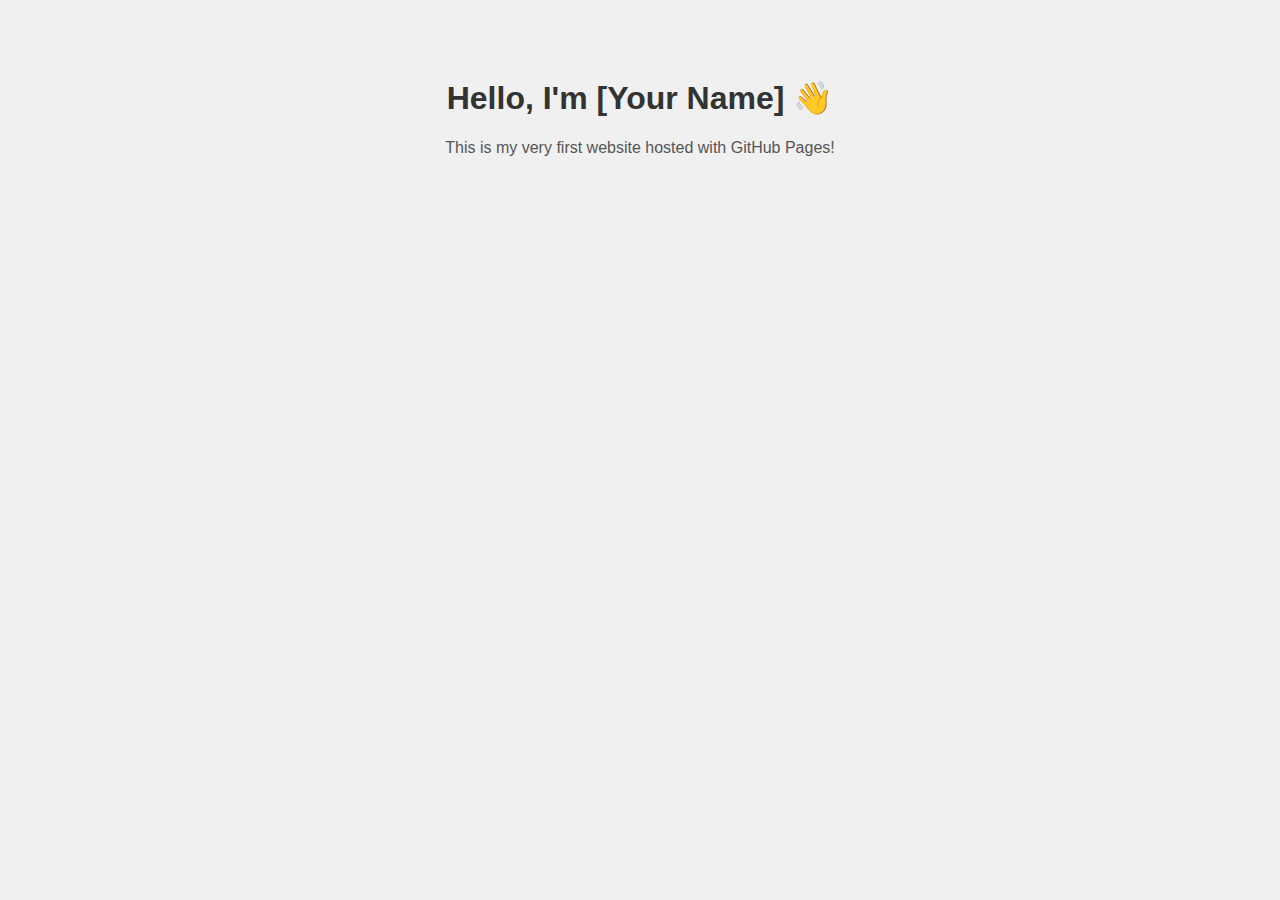
==== index.html @ a5d92d1f "Add files via upload" ====
<!DOCTYPE html>
<html lang="en">
<head>
  <meta charset="UTF-8">
  <title>My First Website</title>
  <link rel="stylesheet" href="style.css">
</head>
<body>
  <h1>Hello, I'm [Your Name] 👋</h1>
  <p>This is my very first website hosted with GitHub Pages!</p>
</body>
</html>
---- style.css ----
body {
  background-color: #f0f0f0;
  font-family: Arial, sans-serif;
  text-align: center;
  padding: 50px;
}

h1 {
  color: #333;
}

p {
  color: #555;
}
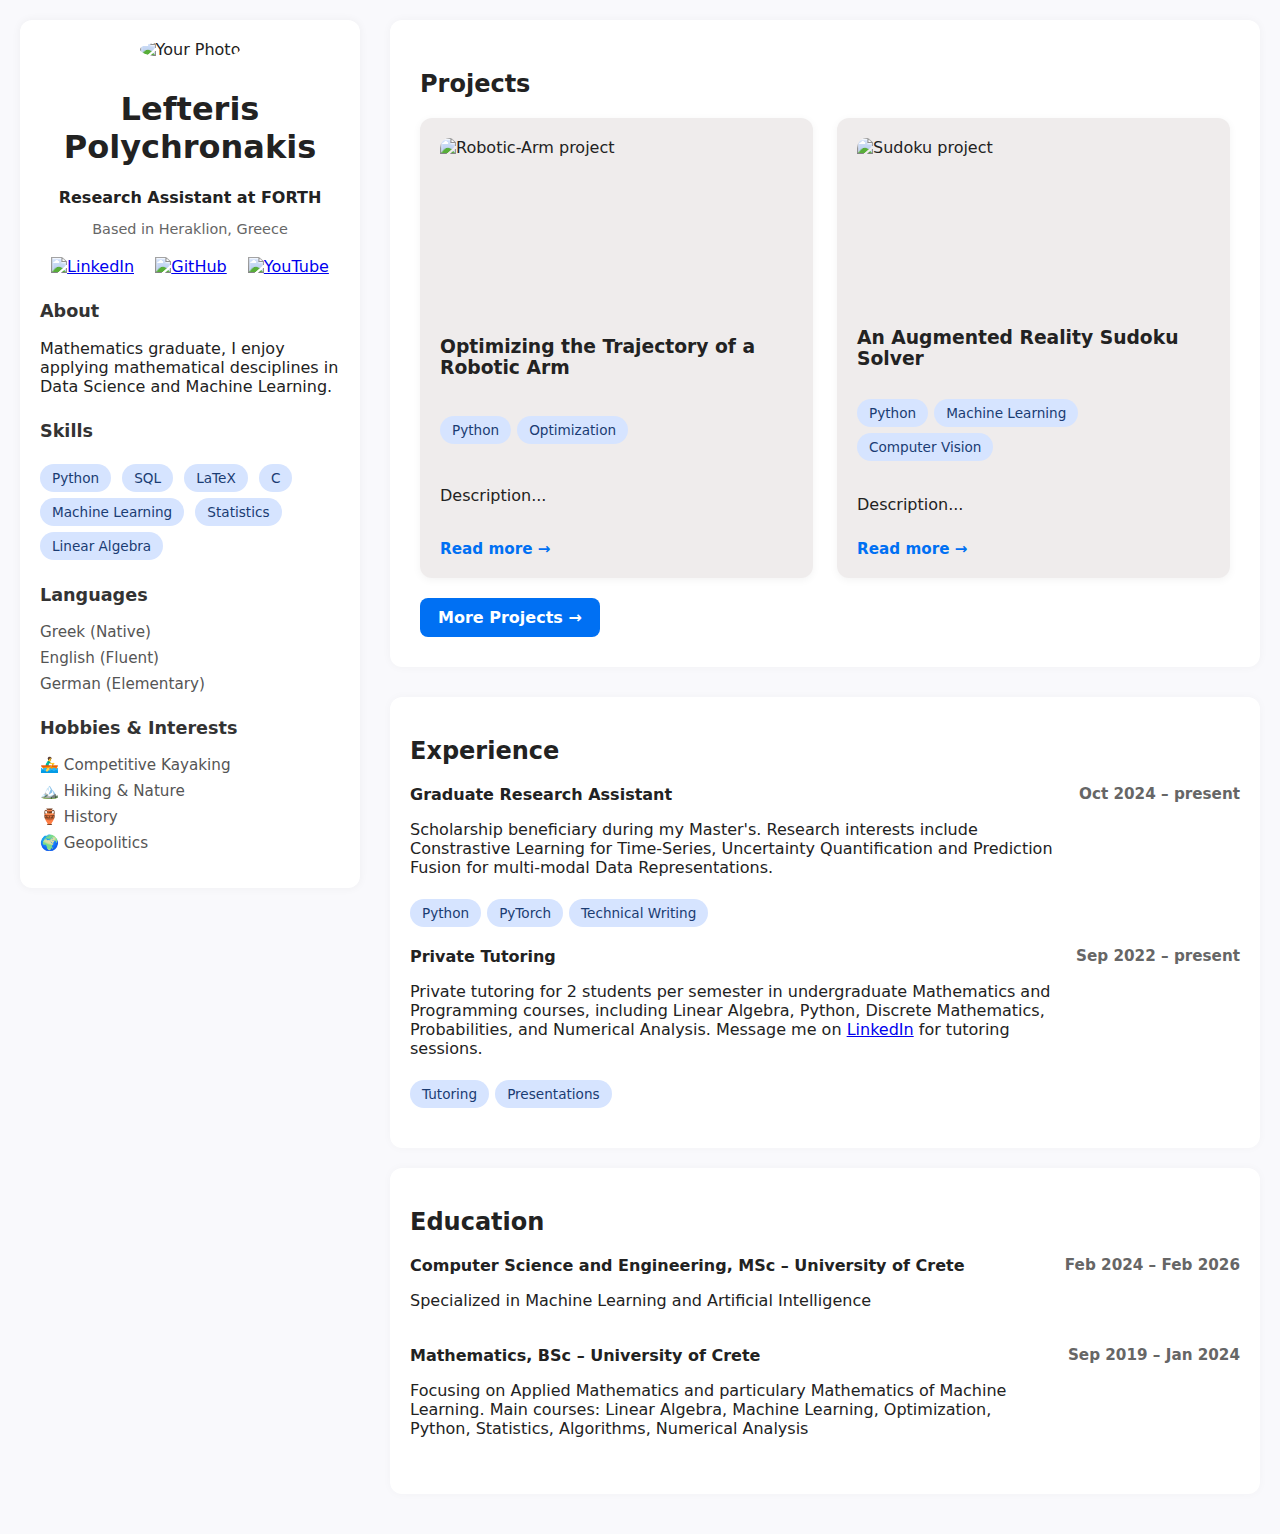
==== commit ddbce46d: "initial" ====
--- a/index.html
+++ b/index.html
@@ -1,12 +1,145 @@
 <!DOCTYPE html>
 <html lang="en">
 <head>
-  <meta charset="UTF-8">
-  <title>My First Website</title>
-  <link rel="stylesheet" href="style.css">
+  <meta charset="UTF-8" />
+  <meta name="viewport" content="width=device-width, initial-scale=1.0" />
+  <title>Lefteris Polychronakis</title>
+  <link rel="stylesheet" href="style.css" />
 </head>
 <body>
-  <h1>Hello, I'm [Your Name] 👋</h1>
-  <p>This is my very first website hosted with GitHub Pages!</p>
+  <div class="container">
+    <!-- Left Sidebar -->
+    <aside class="sidebar">
+      <img src="profile.jpg" alt="Your Photo" class="profile-img" />
+      <h1>Lefteris Polychronakis</h1>
+      <p class="role">Research Assistant at FORTH</p>
+      <p class="location">Based in Heraklion, Greece</p>
+
+      <div class="socials">
+        <a href="https://www.linkedin.com/in/lefterispolychronakis"target="_blank" rel="noopener noreferrer"><img src="./graphics/general/linkedin.png" alt="LinkedIn" /></a>
+        <a href="https://github.com/lpoly"target="_blank" rel="noopener noreferrer"><img src="./graphics/general/github.png" alt="GitHub" /></a>
+        <a href="https://www.youtube.com/@LefterisPolychronakis"target="_blank" rel="noopener noreferrer"><img src="./graphics/general/youtube.png" alt="YouTube" /></a>
+      </div>
+
+      <div class="about">
+        <h3>About</h3>
+        <p>Mathematics graduate, I enjoy applying mathematical desciplines in Data Science and Machine Learning.</p>
+      </div>
+
+      <div class="skills">
+        <h3>Skills</h3>
+        <div class="tags">
+          <span>Python</span>
+          <span>SQL</span>
+          <span>LaTeX</span>
+          <span>C</span>
+          <span>Machine Learning</span>
+          <span>Statistics</span>
+          <span>Linear Algebra</span>
+        </div>
+      </div>
+
+      <div class="languages">
+        <h3>Languages</h3>
+        <ul>
+          <li>Greek (Native)</li>
+          <li>English (Fluent)</li>
+          <li>German (Elementary)</li>
+        </ul>
+      </div>
+
+      <div class="interests">
+        <h3>Hobbies & Interests</h3>
+        <ul>
+          <li>🚣‍♂️ Competitive Kayaking</li>
+          <li>🏔️ Hiking & Nature</li>
+          <li>🏺 History</li>
+          <li>🌍 Geopolitics</li>
+        </ul>
+      </div>
+    </aside>
+
+    <!-- Right Content Area -->
+    <main class="main-content">
+      <section class="projects-wrapper">
+        <div class="projects-block">
+          <h2>Projects</h2>
+          <div class="projects">
+            <div class="project">
+              <img src="./graphics/projects/project-images/robotic-arm.jpg" alt="Robotic-Arm project" />
+              <h3>Optimizing the Trajectory of a Robotic Arm </h3>
+              <div class="tags">
+                <span>Python</span><span>Optimization</span>
+              </div>
+              <p>Description...</p>
+              <a href="./projects/robotic-arm.html">Read more →</a>
+            </div>
+      
+            <div class="project">
+              <img src="./graphics/projects/project-images/sudoku.png" alt="Sudoku project" />
+              <h3>An Augmented Reality Sudoku Solver</h3>
+              <div class="tags">
+                <span>Python</span><span>Machine Learning</span><span>Computer Vision</span>
+              </div>
+              <p>Description...</p>
+              <a href="./projects/sudoku.html">Read more →</a>
+            </div>
+          </div>
+          <a href="./projects/projects.html" class="more-projects">More Projects →</a>
+        </div>
+      </section>
+            
+      <section class="experience">
+        <h2>Experience</h2>
+      
+        <div class="entry">
+          <div class="entry-text">
+            <strong>Graduate Research Assistant</strong>
+            <p>Scholarship beneficiary during my Master's. Research interests include Constrastive Learning for Time-Series, Uncertainty Quantification and Prediction Fusion for multi-modal Data Representations. </p>
+            <div class="tags">
+              <span>Python</span><span>PyTorch</span><span>Technical Writing</span>
+            </div>
+          </div>
+          <div class="entry-date">Oct 2024 – present</div>
+        </div>
+      
+        <div class="entry">
+          <div class="entry-text">
+            <strong>Private Tutoring</strong>
+            <p>Private tutoring for 2 students per semester in undergraduate Mathematics and Programming courses, including Linear
+              Algebra, Python, Discrete Mathematics, Probabilities, and Numerical Analysis. Message me on <a href="https://www.linkedin.com/in/lefterispolychronakis" target="_blank" rel="noopener noreferrer">LinkedIn</a>
+               for tutoring sessions.</p>
+            <div class="tags">
+              <span>Tutoring</span><span>Presentations</span>
+            </div>
+          </div>
+          <div class="entry-date">Sep 2022 – present</div>
+        </div>
+      </section>
+      
+
+      <section class="education">
+        <h2>Education</h2>
+
+        <div class="entry">
+          <div class="entry-text">
+            <strong>Computer Science and Engineering, MSc – University of Crete</strong>
+            <p>Specialized in Machine Learning and Artificial Intelligence</p>
+          </div>
+          <div class="entry-date">Feb 2024 – Feb 2026</div>
+        </div>
+
+        <div class="entry">
+          <div class="entry-text">
+            <strong>Mathematics, BSc – University of Crete</strong>
+            <p>Focusing on Applied Mathematics and particulary Mathematics of Machine Learning. Main courses: Linear Algebra, Machine Learning, Optimization, Python, Statistics, Algorithms, Numerical Analysis</p>
+          </div>
+          <div class="entry-date">Sep 2019 – Jan 2024</div>
+        </div>
+      
+      </section>
+      
+    </main>
+  </div>
 </body>
 </html>
--- a/style.css
+++ b/style.css
@@ -1,14 +1,375 @@
 body {
-  background-color: #f0f0f0;
-  font-family: Arial, sans-serif;
+  margin: 0;
+  font-family: system-ui, sans-serif;
+  background: #f9f9fc;
+  color: #222;
+}
+
+html {
+  -webkit-font-smoothing: antialiased;
+  -moz-osx-font-smoothing: grayscale;
+}
+
+.container {
+  display: flex;
+  max-width: 1300px; /* was 1200px */
+  margin: auto;
+  padding: 20px;
+}
+
+
+.sidebar {
+  flex: 0 0 300px;
+  background: white;
+  border-radius: 12px;
+  padding: 20px;
+  box-shadow: 0 0 10px rgba(0,0,0,0.05);
   text-align: center;
-  padding: 50px;
-}
-
-h1 {
+  margin-right: 30px;
+
+  align-self: flex-start;  
+  height: fit-content;  
+}
+
+.sidebar h3 {
+    text-align: left;
+  margin-top: 25px;
+  font-size: 1.1em;
   color: #333;
 }
 
-p {
+.sidebar ul {
+  list-style: none;
+  padding-left: 0;
+  margin-top: 10px;
+  text-align: left;
+}
+
+.sidebar ul li {
+  margin-bottom: 8px;
+  font-size: 0.95em;
   color: #555;
 }
+
+
+.profile-img {
+  width: 120px;
+  height: 120px;
+  border-radius: 50%;
+  object-fit: cover;
+  margin-bottom: 10px;
+  transition: transform 0.3s ease, filter 0.3s ease;
+}
+
+.profile-img:hover {
+  transform: scale(1.1);
+  filter: brightness(1.1);
+}
+.role {
+  font-weight: bold;
+  margin: 5px 0;
+}
+
+.location {
+  font-size: 0.9em;
+  color: #666;
+  margin-bottom: 20px;
+}
+
+.socials img {
+  width: 30px;
+  margin: 0 8px;
+  transition: transform 0.2s ease, filter 0.2s ease;
+}
+
+.socials img:hover {
+  transform: scale(1.15);
+  filter: brightness(1.2);
+}
+
+.about, .skills {
+  text-align: left;
+  margin-top: 20px;
+}
+
+.tags {
+  margin-top: 10px;
+}
+
+.tags span {
+  display: inline-block;
+  background: #d6e4ff;
+  color: #1a3c73;
+  padding: 6px 12px;
+  border-radius: 999px;
+  margin: 6px 6px 0 0;
+  font-size: 0.85em;
+  font-weight: 500;
+}
+
+.main-content {
+  flex: 1;
+  width : 0;
+}
+
+.experience, .education {
+  background: white;
+  padding: 20px;
+  margin-bottom: 20px;
+  border-radius: 12px;
+  box-shadow: 0 0 10px rgba(0,0,0,0.03);
+}
+
+/* .projects{
+  background: white;
+  padding: 20px;
+  margin-bottom: 20px;
+  border-radius: 12px;
+  box-shadow: 0 0 10px rgba(255, 255, 255, 0.03);
+  justify-content: left;
+
+} */
+
+.projects {
+  display: grid;
+  grid-template-columns: repeat(auto-fit, minmax(360px, 1fr));
+  gap: 24px;
+  margin-top: 20px;
+  margin-bottom: 40px;
+  gap: 60px 24px;
+  
+  text-align: left;
+}
+
+.projects-wrapper {
+  margin-bottom: 30px;
+  display: flex;
+  justify-content: left;
+}
+
+.projects-block {
+  background: white;
+  padding: 30px;
+  border-radius: 12px;
+  /*max-width: 900px;*/
+  width: 100%;
+  box-shadow: 0 0 10px rgba(0, 0, 0, 0.04);
+  margin-bottom: 20;
+}
+
+
+.project {
+  display: flex;
+  flex-direction: column;
+  justify-content: space-between;
+  background: #efecec;
+  border-radius: 12px;
+  padding: 20px;
+  box-shadow: 0 2px 8px rgba(0, 0, 0, 0.05);
+  min-height: 100%;
+  
+}
+
+
+.project img {
+  width: 100%;
+  height: 160px;
+  object-fit: cover;
+  border-radius: 10px;
+  margin-bottom: 10px;
+}
+
+.project img:hover {
+  transform: scale(1.05);
+  filter: brightness(1.1);
+}
+
+.project h3 {
+  margin: 0.5em 0 0.3em;
+}
+
+.project .tags {
+  margin: 0.5em 0;
+}
+
+.project a {
+  color: #0070f3;
+  text-decoration: none;
+  font-weight: bold;
+  font-size: 0.95em;
+}
+
+
+/* Style for the "More Projects" link */
+.more-projects {
+  display: inline-block;
+  margin-top: 20px;
+  padding: 10px 18px;
+  background-color: #0070f3;
+  color: white;
+  border-radius: 8px;
+  text-decoration: none;
+  font-weight: bold;
+  transition: background-color 0.2s ease;
+}
+
+.more-projects:hover {
+  background-color: #0059c7;
+}
+
+@media (max-width: 768px) {
+  .container {
+    flex-direction: column;
+    padding: 10px;
+  }
+
+  .sidebar {
+    margin-right: 0;
+    margin-bottom: 20px;
+  }
+
+  .project {
+    flex-direction: column;
+    align-items: center;
+  }
+
+  .project img {
+    width: 100%;
+    max-width: 300px;
+  }
+}
+
+.entry {
+  display: flex;
+  justify-content: space-between;
+  align-items: flex-start;
+  margin-bottom: 20px;
+  gap: 20px;
+}
+
+.entry-text {
+  flex: 1;
+}
+
+.entry-date {
+  white-space: nowrap;
+  font-size: 0.95em;
+  color: #666;
+  font-weight: bold;
+}
+
+
+.details-block {
+  background: white;
+  padding: 30px;
+  border-radius: 12px;
+  box-shadow: 0 0 10px rgba(0, 0, 0, 0.04);
+  max-width: 100%;
+}
+
+.details-img {
+  width: 100%;
+  max-height: 300px;
+  object-fit: cover;
+  margin: 20px 0;
+  border-radius: 10px;
+}
+
+.details-block ul {
+  padding-left: 20px;
+  list-style-type: disc;
+}
+
+.video-container {
+  position: relative;
+  padding-bottom: 56.25%; /* 16:9 aspect ratio */
+  padding-top: 25px;
+  height: 0;
+  overflow: hidden;
+  border-radius: 12px;
+  margin-top: 20px;
+}
+
+.video-container iframe {
+  position: absolute;
+  top: 0;
+  left: 0;
+  width: 100%;
+  height: 100%;
+  border: none;
+}
+
+.back-arrow {
+  display: inline-block;
+  margin-bottom: 20px;
+  text-decoration: none;
+  font-size: 0.95em;
+  color: #333;
+  font-weight: 500;
+  transition: color 0.2s ease;
+}
+
+.back-arrow:hover {
+  color: #0070f3; 
+}
+
+.figure-grid {
+  display: flex;
+  flex-wrap: wrap;
+  gap: 20px;
+  margin-top: 10px;
+}
+
+.figure {
+  flex: 1 1 48%;
+  text-align: center;
+}
+
+.figure img {
+  width: 100%;
+  height: auto;
+  border-radius: 6px;
+  box-shadow: 0 2px 6px rgba(0,0,0,0.05);
+}
+
+.caption {
+  font-size: 0.9em;
+  color: #555;
+  margin-top: 8px;
+}
+
+.table-wrapper {
+  overflow-x: auto;
+  margin: 20px 0;
+}
+
+.styled-table {
+  width: 100%;
+  border-collapse: collapse;
+  font-size: 0.95em;
+  border-radius: 8px;
+  overflow: hidden;
+  box-shadow: 0 0 10px rgba(0, 0, 0, 0.05);
+}
+
+.styled-table thead tr {
+  background-color: #0070f3;
+  color: #fff;
+  text-align: left;
+}
+
+.styled-table th, .styled-table td {
+  padding: 12px 15px;
+}
+
+.styled-table tbody tr {
+  border-bottom: 1px solid #e0e0e0;
+}
+
+.styled-table tbody tr:nth-of-type(even) {
+  background-color: #f9f9f9;
+}
+
+.styled-table tbody tr:last-of-type {
+  border-bottom: 2px solid #0070f3;
+}
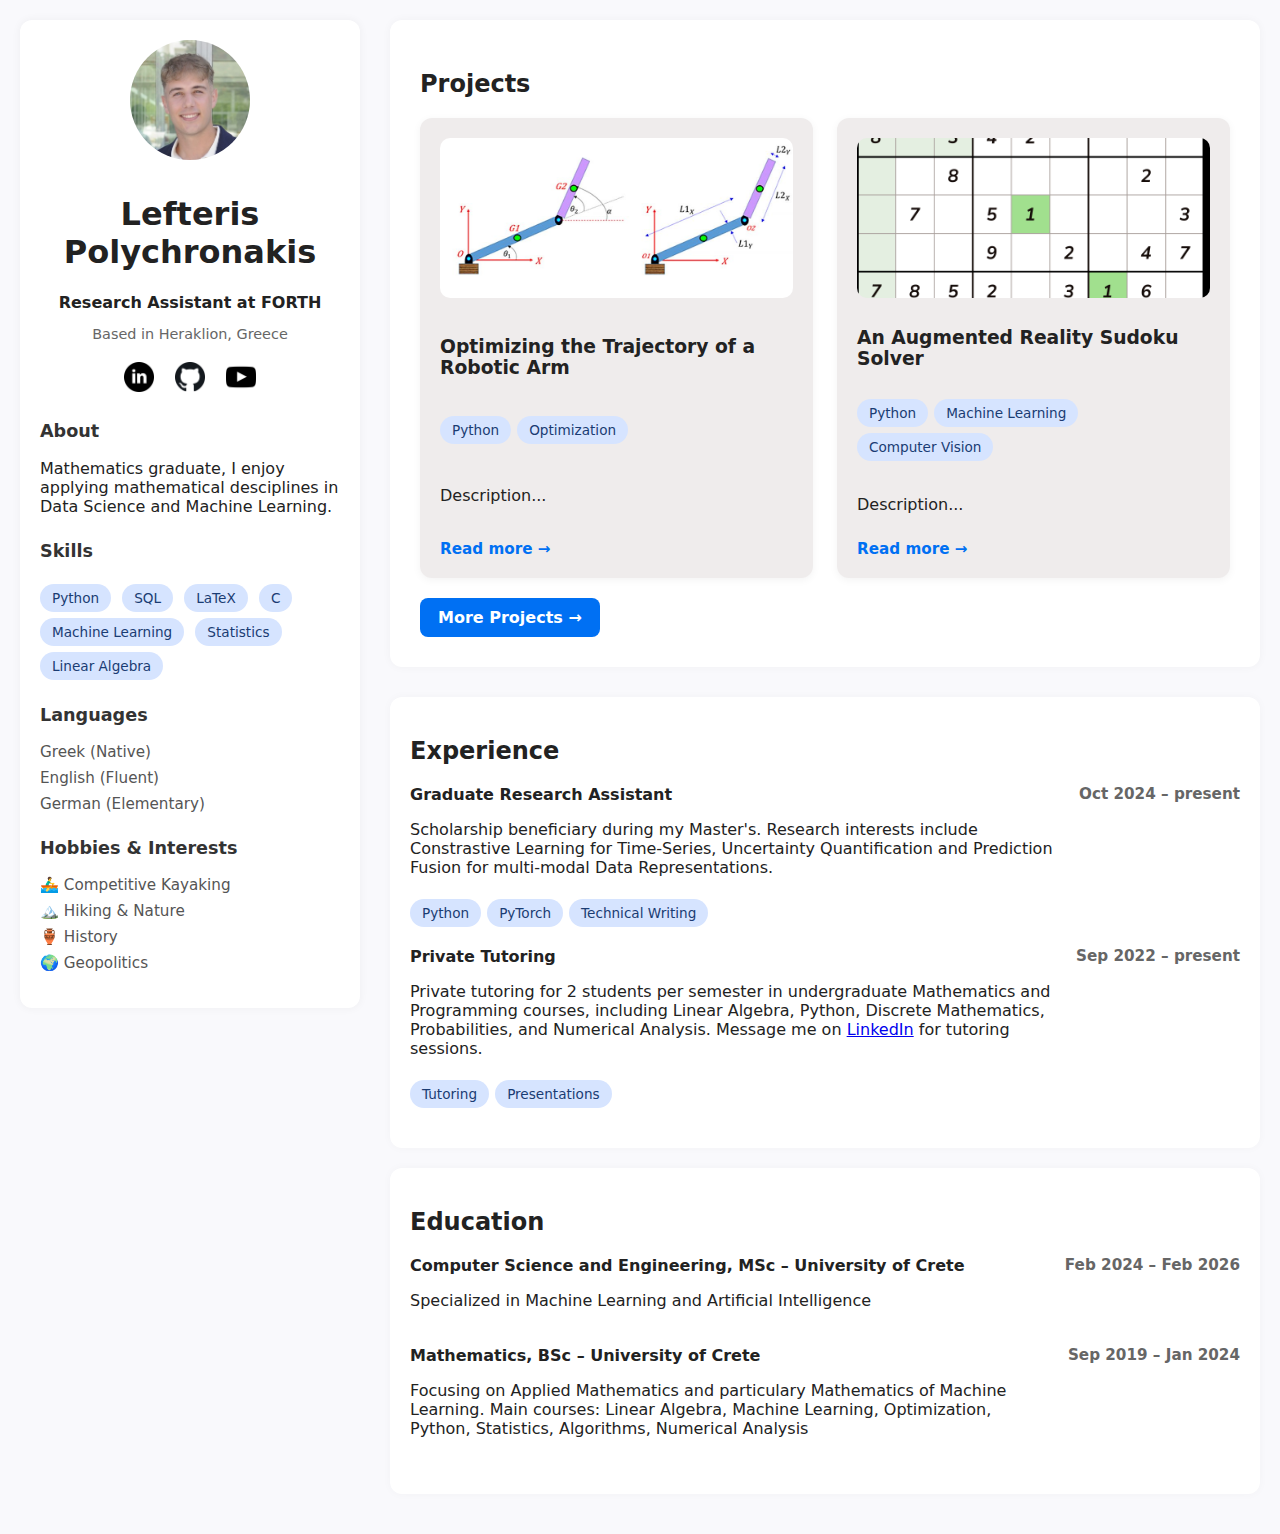
==== commit 79ef2501: "Update index.html" ====
--- a/index.html
+++ b/index.html
@@ -10,7 +10,7 @@
   <div class="container">
     <!-- Left Sidebar -->
     <aside class="sidebar">
-      <img src="profile.jpg" alt="Your Photo" class="profile-img" />
+      <img src="profile.JPG" alt="Your Photo" class="profile-img" />
       <h1>Lefteris Polychronakis</h1>
       <p class="role">Research Assistant at FORTH</p>
       <p class="location">Based in Heraklion, Greece</p>
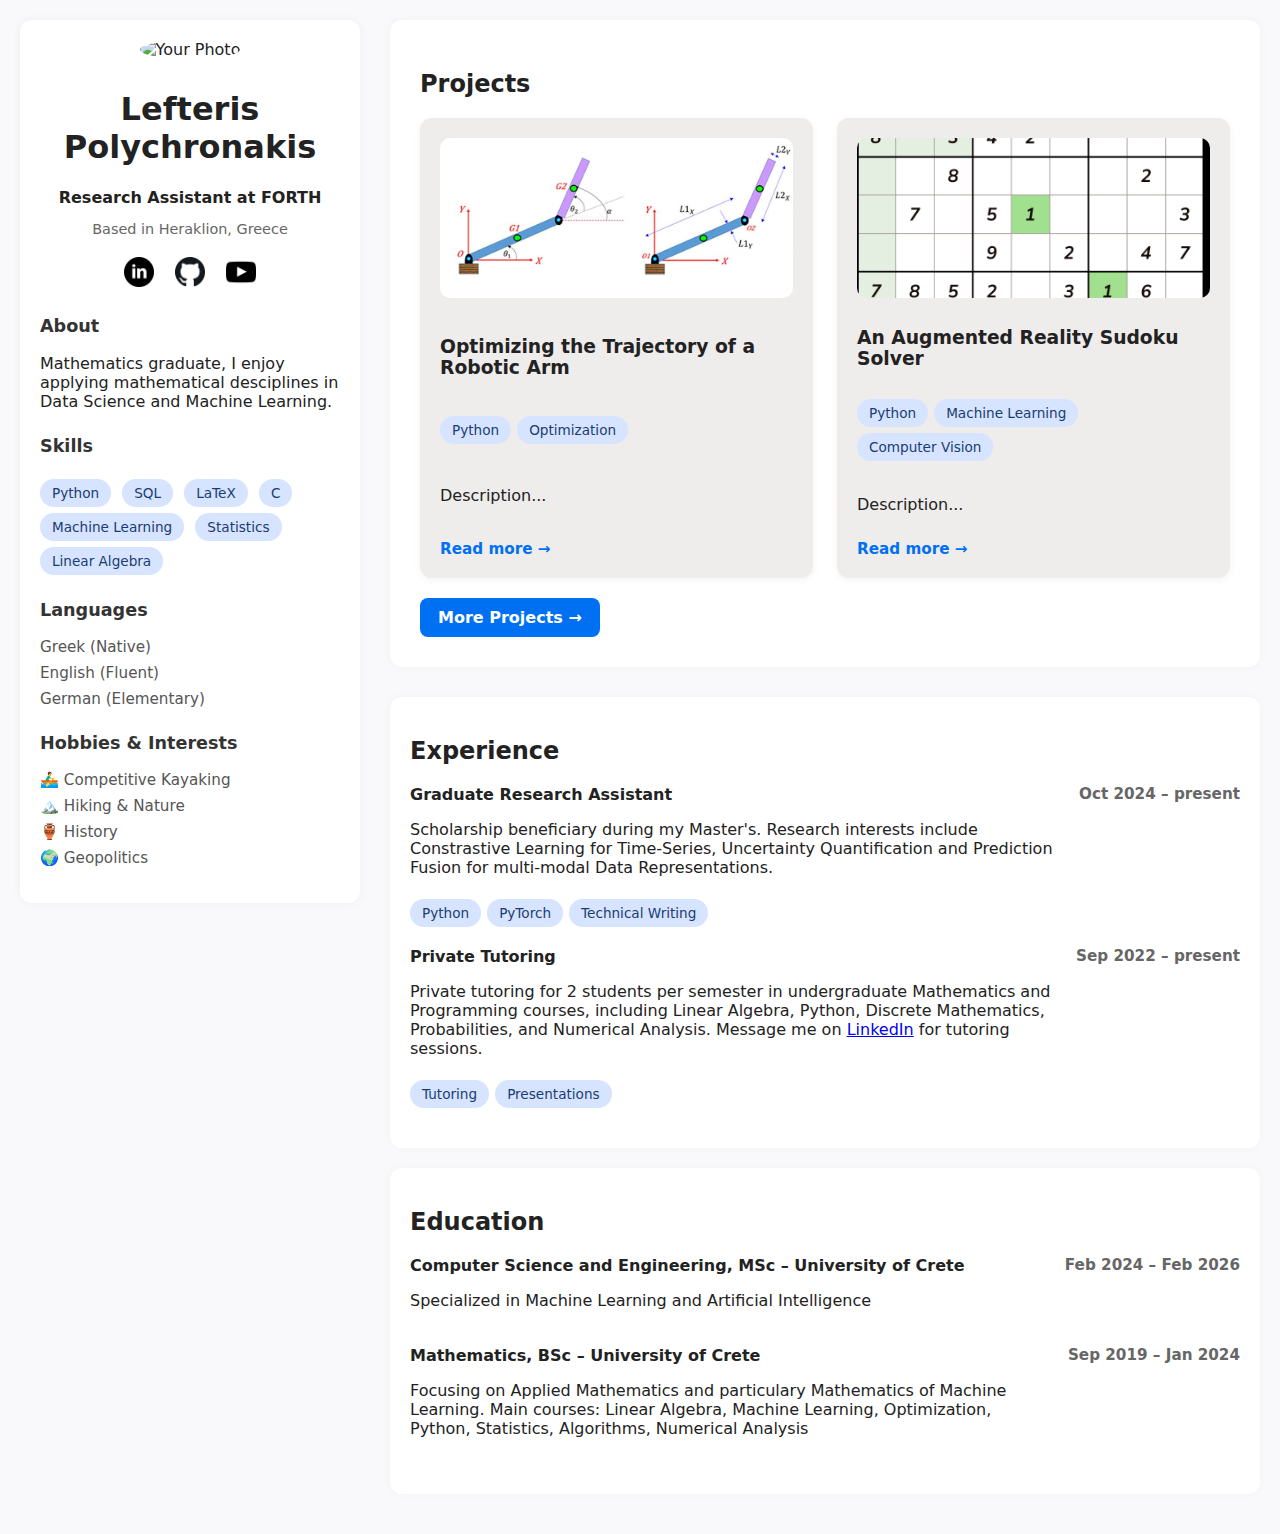
==== commit 12de3180: "Update index.html" ====
--- a/index.html
+++ b/index.html
@@ -10,7 +10,7 @@
   <div class="container">
     <!-- Left Sidebar -->
     <aside class="sidebar">
-      <img src="profile.JPG" alt="Your Photo" class="profile-img" />
+      <img src="profile.jpg" alt="Your Photo" class="profile-img" />
       <h1>Lefteris Polychronakis</h1>
       <p class="role">Research Assistant at FORTH</p>
       <p class="location">Based in Heraklion, Greece</p>
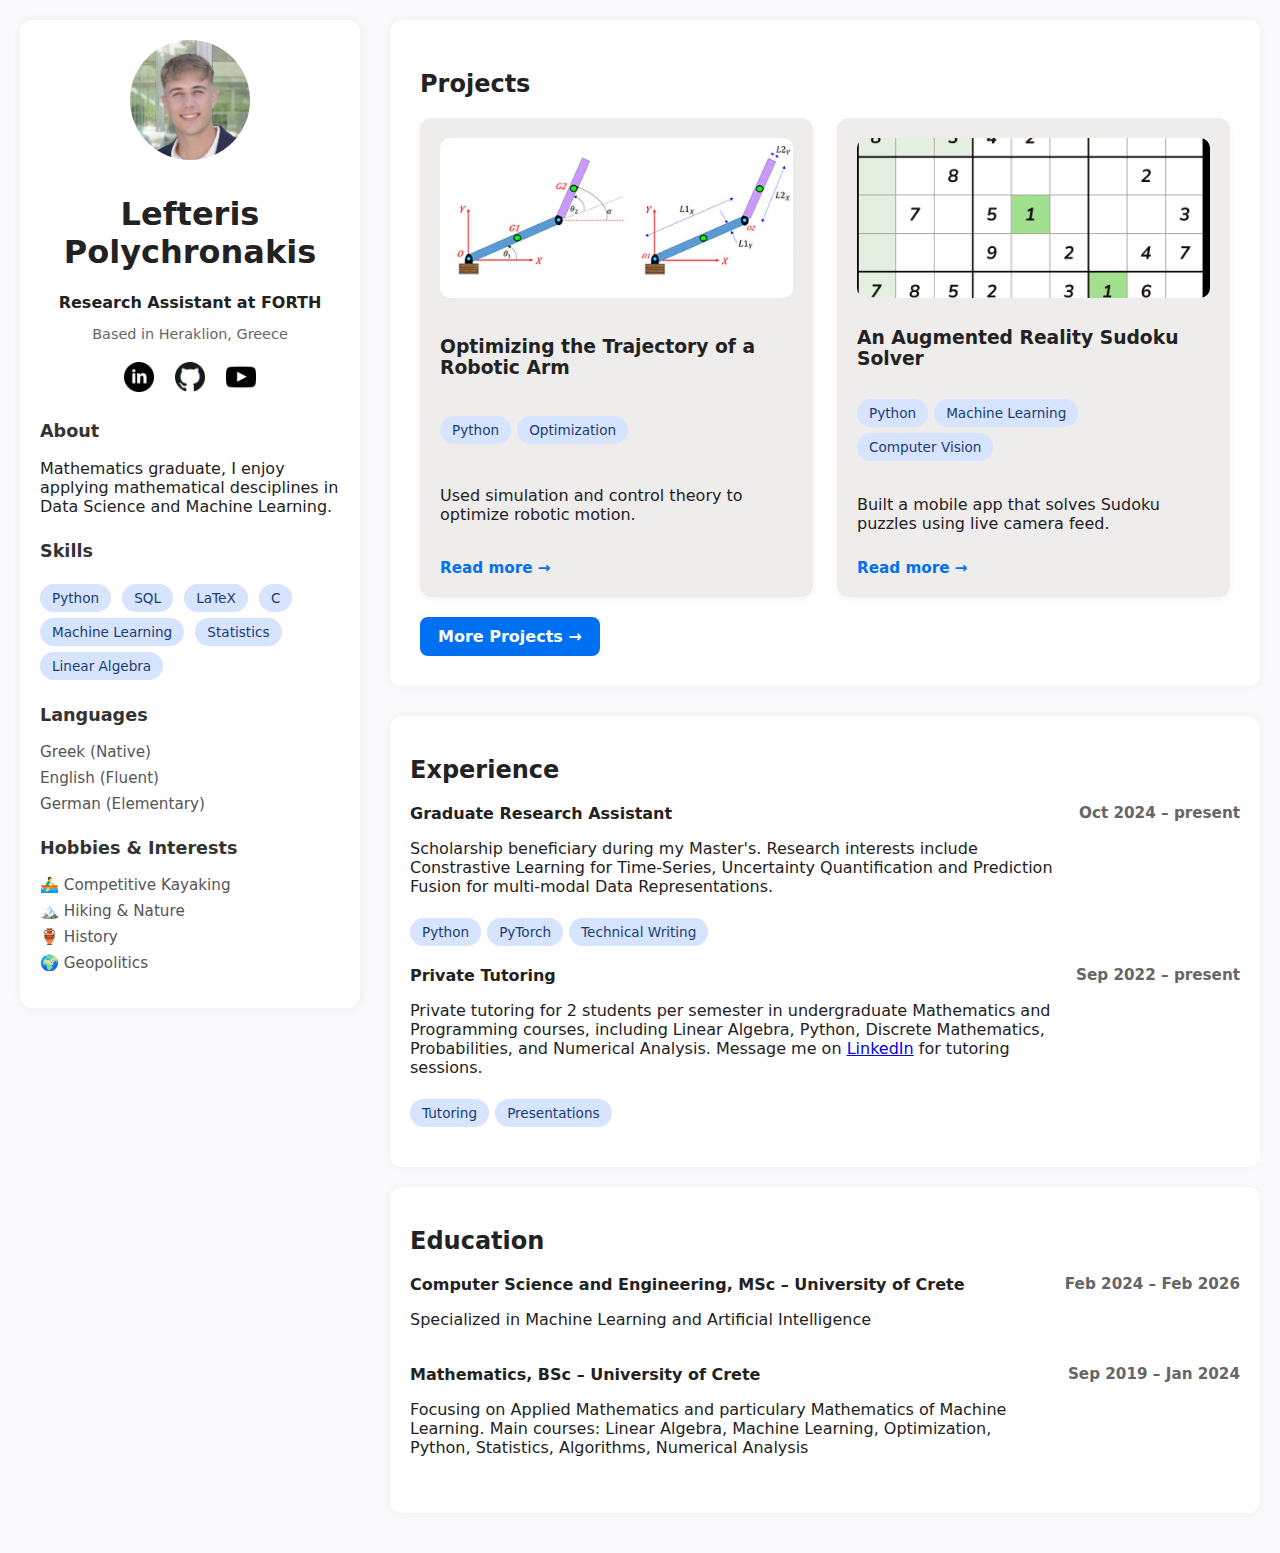
==== commit 0dd0753b: "Update index.html" ====
--- a/index.html
+++ b/index.html
@@ -71,7 +71,7 @@
               <div class="tags">
                 <span>Python</span><span>Optimization</span>
               </div>
-              <p>Description...</p>
+              <p>Used simulation and control theory to optimize robotic motion.</p>
               <a href="./projects/robotic-arm.html">Read more →</a>
             </div>
       
@@ -81,7 +81,7 @@
               <div class="tags">
                 <span>Python</span><span>Machine Learning</span><span>Computer Vision</span>
               </div>
-              <p>Description...</p>
+              <p>Built a mobile app that solves Sudoku puzzles using live camera feed.</p>
               <a href="./projects/sudoku.html">Read more →</a>
             </div>
           </div>
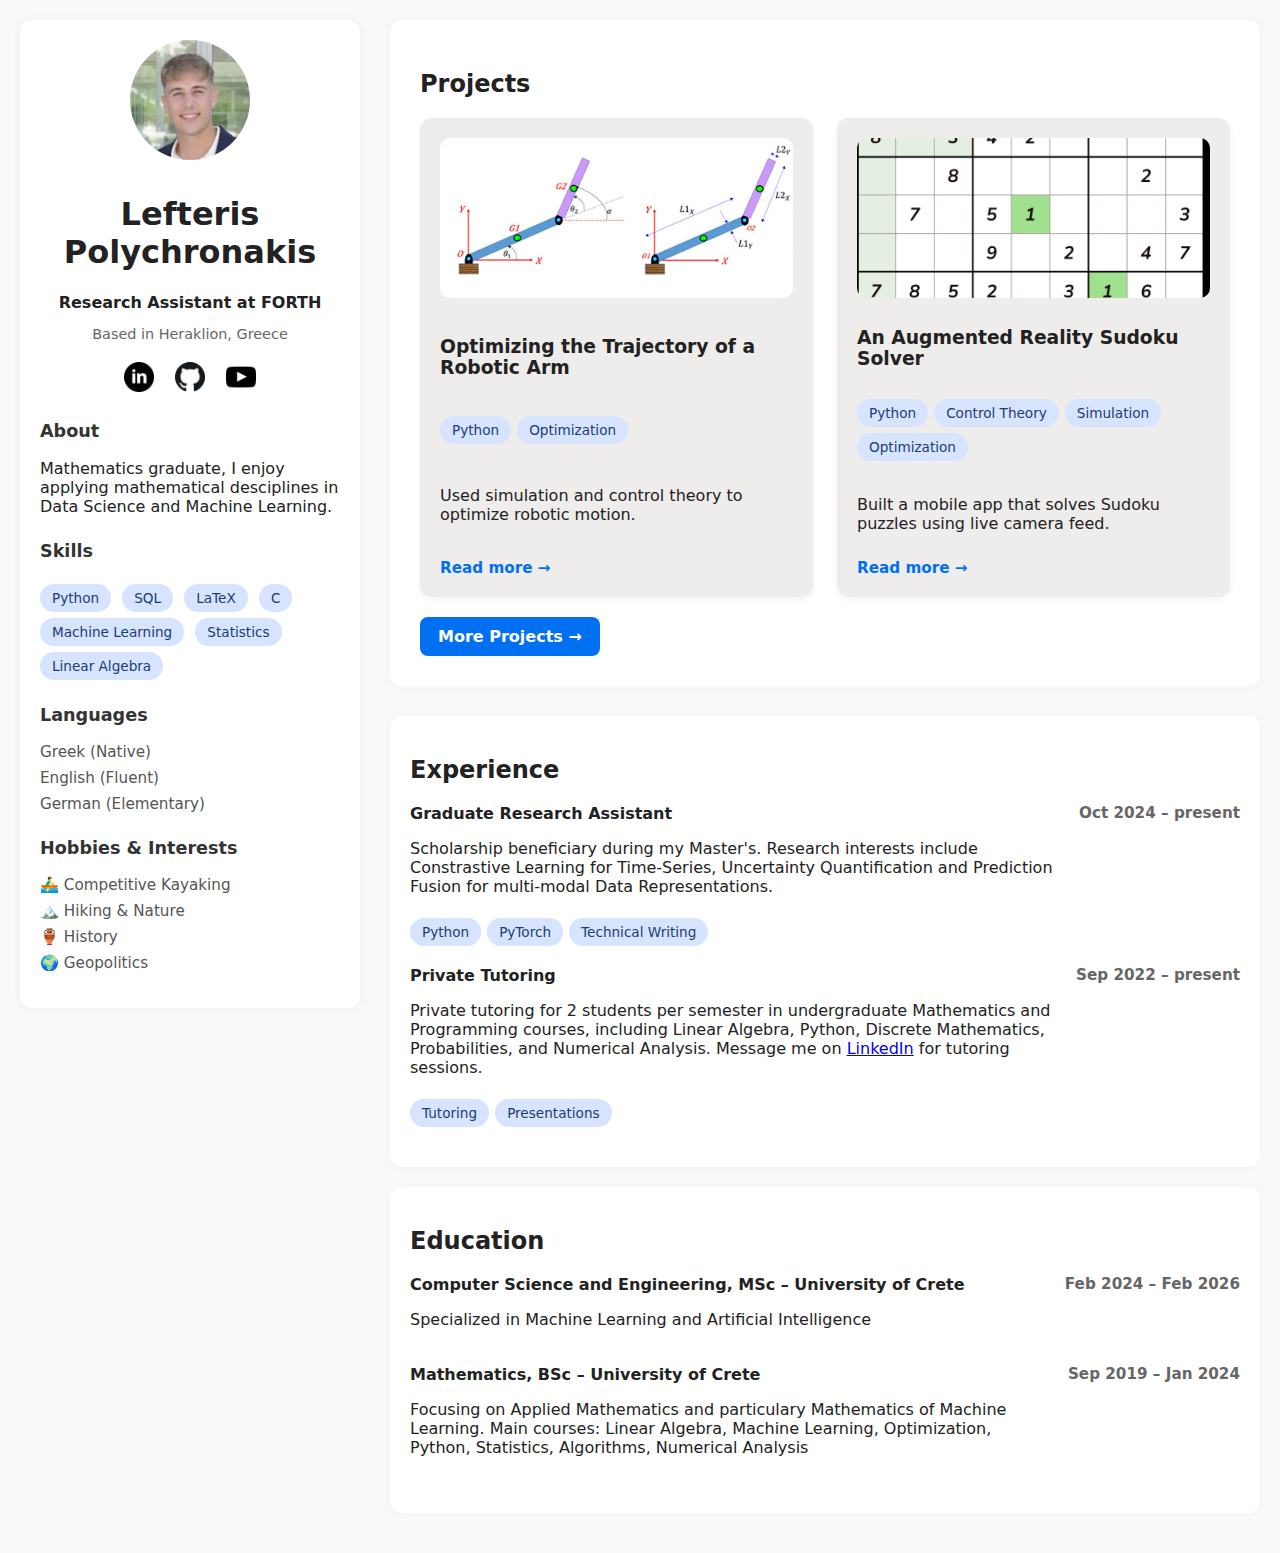
==== commit 1dceb13c: "Update index.html" ====
--- a/index.html
+++ b/index.html
@@ -79,7 +79,7 @@
               <img src="./graphics/projects/project-images/sudoku.png" alt="Sudoku project" />
               <h3>An Augmented Reality Sudoku Solver</h3>
               <div class="tags">
-                <span>Python</span><span>Machine Learning</span><span>Computer Vision</span>
+                 <span>Python</span><span>Control Theory</span><span>Simulation</span><span>Optimization</span>
               </div>
               <p>Built a mobile app that solves Sudoku puzzles using live camera feed.</p>
               <a href="./projects/sudoku.html">Read more →</a>
